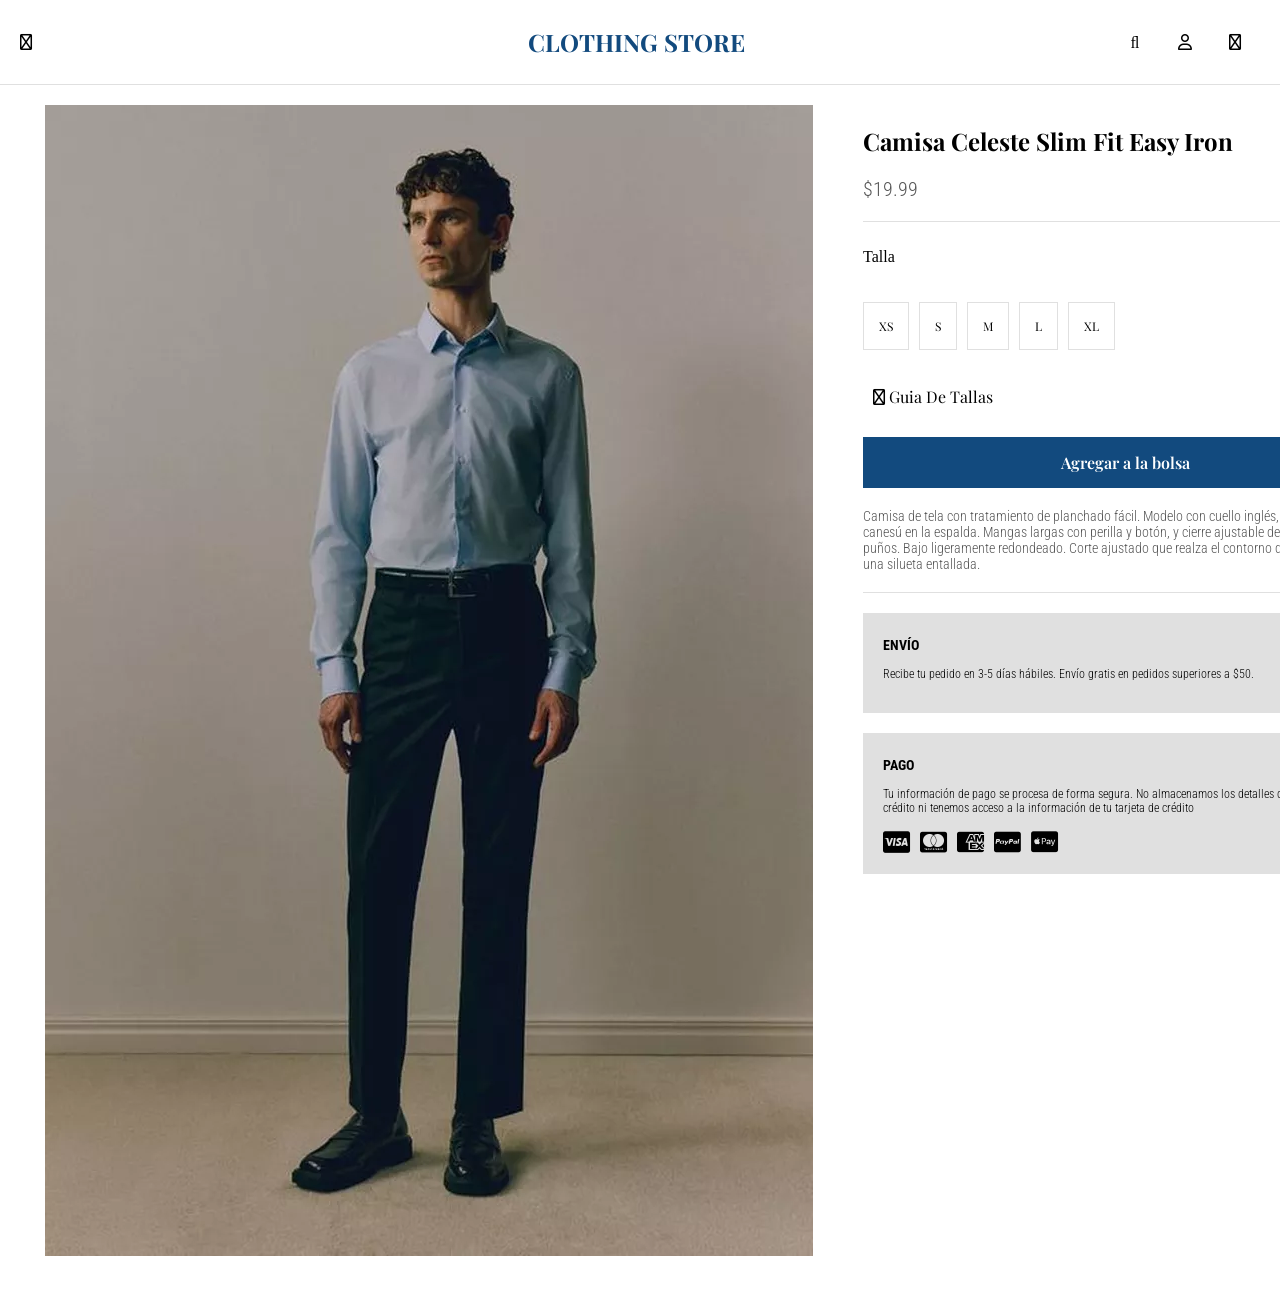
==== product.html @ 70cc080c "Optimizar CSS: consolidar estilos repetidos, agregar variables y clases utilitarias" ====
<!DOCTYPE html>
<html lang="en">
    <head>
        <meta charset="UTF-8">
        <meta name="viewport" content="width=device-width, initial-scale=1.0">
        <link rel="preconnect" href="https://fonts.googleapis.com">
        <link rel="preconnect" href="https://fonts.gstatic.com" crossorigin>
        <link
            href="https://fonts.googleapis.com/css2?family=Playfair+Display:wght@100;200;300;400;500;600;700;800;900&family=Roboto+Condensed:wght@100;200;300;400;500;600;700;800;900&display=swap"
            rel="stylesheet">
        <link rel="stylesheet" href="styles.css">
        <link rel="stylesheet"
            href="https://cdnjs.cloudflare.com/ajax/libs/font-awesome/6.5.1/css/all.min.css">
        <title>Document</title>
    </head>
    <body class="general">
        <div class="header">
            <div class="filter-bar">
                <i class="far fa-bars"></i>
            </div>
            <div class="logo">
                <h1>CLOTHING STORE</h1>
            </div>
            <div class="button-container">
                <div id="search">
                    <i class="far fa-search"></i>
                </div>
                <div id="user-info">
                    <i class="far fa-user"></i>
                </div>
                <div id="shopping-bag">
                    <i class="far fa-shopping-bag"></i>
                </div>
            </div>
        </div>
        <div class="product-detail-section">
            <div class="product-review-section">
                <img src="img/camisa-celeste-slim-easy.webp"
                    alt="camisa-celeste-slim-easy">
            </div>
            <div class="detail-section">
                <div class="detalle-producto">
                    <h2>Camisa Celeste Slim Fit Easy Iron</h2>
                    <p class="precio-detalle-producto">$19.99</p>
                </div>
                <div class="seleccion-talla-producto">
                    <p for="texto-producto-detalle">Talla</p>
                    <ul class="cajas-talla-lista">
                        <li><div>XS</div></li>
                        <li><div>S</div></li>
                        <li><div>M</div></li>
                        <li><div>L</div></li>
                        <li><div>XL</div></li>
                    </ul>
                    <div class="guia-tallas">
                        <i class="far fa-ruler"></i> Guia De Tallas
                    </div>
                </div>
                <div class="agregar-bolsa">Agregar a la bolsa </div>
                <div class="descripcion">
                    Camisa de tela con tratamiento de planchado fácil. Modelo
                    con cuello inglés, tapeta clásica y canesú en la espalda.
                    Mangas largas con perilla y botón, y cierre ajustable de
                    botón en los puños. Bajo ligeramente redondeado. Corte
                    ajustado que realza el contorno del cuerpo creando una
                    silueta entallada.
                </div>
                <div class="cajas-informacion">
                    <h3>ENVÍO</h3>
                    <p>Recibe tu pedido en 3-5 días hábiles. Envío gratis en
                        pedidos superiores a $50.</p>
                </div>
                <div class="cajas-informacion">
                    <h3>PAGO</h3>
                    <p>Tu información de pago se procesa de forma segura. No almacenamos 
                        los detalles de la tarjeta de crédito ni tenemos acceso a la 
                        información de tu tarjeta de crédito</p>
                    <div class="payment-icons">
                        <i class="fab fa-cc-visa"></i>
                        <i class="fab fa-cc-mastercard"></i>
                        <i class="fab fa-cc-amex"></i>
                        <i class="fab fa-cc-paypal"></i>
                        <i class="fab fa-cc-apple-pay"></i>
                    </div>
                </div>
            </div>
        </body>
---- styles.css ----
:root {
    --texto-inactivo: #999999;
    --color-primario: #124a7e;
    --color-acento: #e0e0e0;
    --color-precio: #575757;
    --color-fondo: #ffffff;
    --color-boton-animacion: #041A2F;
    --borde-inferior: 1px solid var(--color-acento);
    --borde-hover: 1px solid black;

    --fuente-tarjeta: 12px;
    --fuente-pequena: 14px;
    --fuente-mediana: 16px;
    --fuente-grande: 20px;
    --fuente-extra-grande: 24px;
    --fuente-texto: "Playfair Display", serif;
    --fuente-precio: "Roboto Condensed", sans-serif;
    
    --espacio: 50px;
    --espacio-pequeno: 10px;
    --padding-estandar: 20px 50px;
    --padding-caja: 5px 15px;
    --transition: 0.5s;
    --padding-icono: 0px 0px 0px 10px;

    /* Pesos de fuente */
    --thin: 100;
    --extra-light: 200;
    --light: 300;
    --regular: 400;
    --medium: 500;
    --semi-bold: 600;
    --bold: 700;
    --extra-bold: 800;
    --black: 900;
}

/*
* {
    border: 1px solid red;
}
*/

/* Utilidades generales */
.flex-center {
    display: flex;
    align-items: center;
    justify-content: center;
}

.flex-between {
    display: flex;
    align-items: center;
    justify-content: space-between;
}

.cursor-pointer {
    cursor: pointer;
}

.no-list {
    list-style: none;
}

/* Estilos de texto */
.texto-principal {
    font-family: var(--fuente-texto);
    font-size: var(--fuente-mediana);
    font-weight: var(--regular);
}

.texto-precio {
    font-family: var(--fuente-precio);
    color: var(--color-precio);
    font-weight: var(--light);
}

/* Cajas interactivas */
.caja-interactiva {
    border: 1px solid var(--color-acento);
    cursor: pointer;
    transition: var(--transition);
}

.caja-interactiva:hover {
    border: var(--borde-hover);
}

.general {
    margin: 0;
    padding: 0;
}


.header {
    display: flex;
    justify-content: space-between;
    align-items: center;
    padding: 10px 20px;
    border-bottom: var(--borde-inferior);
}

.filter-bar {
    display: flex;
    align-items: center;
    justify-content: center;
    cursor: pointer;
}

.logo {
    margin-left: 130px;
}

.logo h1 {
    font-size: var(--fuente-extra-grande);
    font-family: var(--fuente-texto);
    font-weight: var(--bold);
    cursor: pointer;
    color: var(--color-primario);
}

.button-container {
    display: flex;
    align-items: center;
}

.button-container>div {
    width: 50px;
    height: 50px;
    display: flex;
    align-items: center;
    justify-content: center;
    cursor: pointer;
}

.nav-bar {
    display: flex;
    align-items: center;
    width: 100%;
}

.nav-bar-list {
    display: flex;
    align-items: center;
    justify-content: space-between;
    width: 100%;
    padding: var(--padding-estandar);
    margin: 0;
}

.nav-bar-list li {
    list-style: none;
    font-size: var(--fuente-pequena);
    font-weight: var(--medium);
    font-family: var(--fuente-texto);
    color: var(--texto-inactivo);
    cursor: pointer;
}

.nav-bar-list li:hover {
    color: var(--color-primario);
    transition: var(--transition);
}

.category-nav-bar {
    padding: 5px;
}

.cajas-filtro-lista,
.cajas-talla-lista {
    display: flex;
    align-items: center;
    list-style: none;
}

.cajas-filtro-lista {
    gap: var(--espacio);
    padding: 0 50px 20px 40px;
}

.cajas-filtro-lista li,
.cajas-talla-lista li {
    list-style: none;
}

.cajas-filtro-lista li div {
    font-size: var(--fuente-tarjeta);
    font-family: var(--fuente-texto);
    font-weight: var(--thin);
    cursor: pointer;
    padding: var(--padding-caja);
    border: 1px solid var(--color-acento);
}

.cajas-filtro-lista li div:hover,
.cajas-talla-lista li div:hover {
    border: var(--borde-hover);
    transition: var(--transition);
}

.fa-chevron-down,
.fa-ruler {
    padding: var(--padding-icono);
}

.product-section {
    display: flex;
    gap: var(--espacio);
    padding: 0 45px;
}

.tarjeta-producto {
    width: auto;
}

.tarjeta-producto img {
    width: 100%;
    height: auto;
    object-fit: contain;
    cursor: pointer;
}

.info-producto {
    padding: 0 10px;
}

.tarjeta-producto p {
    font-family: var(--fuente-precio);
    font-size: var(--fuente-tarjeta);
    font-weight: var(--light);
    color: var(--color-precio);
}

.tarjeta-producto h3 {
    font-family: var(--fuente-texto);
    font-size: var(--fuente-tarjeta);
    font-weight: var(--regular);
}

/* Estilos para la sección productos */

.product-detail-section {
    display: flex;
    gap: var(--espacio);
    padding: 20px 45px 50px 45px;
}

.detail-section h2 {
    font-family: var(--fuente-texto);
    font-size: var(--fuente-extra-grande);
    font-weight: var(--bold);
}

.precio-detalle-producto {
    font-family: var(--fuente-precio);
    font-size: var(--fuente-grande);
    font-weight: var(--light);
    color: var(--color-precio);
}

.detalle-producto {
    width: 525px;
    border-bottom: var(--borde-inferior);
}

.seleccion-talla-producto {
    padding: 10px 0 30px 0;
}

.texto-producto-detalle,
.guia-tallas {
    font-family: var(--fuente-texto);
    font-size: var(--fuente-mediana);
    font-weight: var(--regular);
}

.guia-tallas {
    cursor: pointer;
}

.cajas-talla-lista {
    gap: var(--espacio-pequeno);
    padding: 20px 0;
}

.cajas-talla-lista li div {
    font-size: var(--fuente-tarjeta);
    font-family: var(--fuente-texto);
    font-weight: var(--thin);
    cursor: pointer;
    padding: 15px;
    border: 1px solid var(--color-acento);
}

.agregar-bolsa {
    background-color: var(--color-primario);
    color: white;
    font-family: var(--fuente-texto);
    font-weight: var(--semi-bold);
    font-size: var(--fuente-mediana);
    padding: 15px 50px;
    border: none;
    cursor: pointer;
    transition: background-color var(--transition);
    text-align: center;
}

.agregar-bolsa:hover {
    background-color: var(--color-boton-animacion);
}

.descripcion {
    font-family: var(--fuente-precio);
    color: var(--color-precio);
    font-size: var(--fuente-pequena);
    font-weight: var(--light);
    padding: 20px 0;
    border-bottom: var(--borde-inferior);
    margin-bottom: 20px;
}

.cajas-informacion {
    padding: 10px 20px 20px 20px;
    background-color: var(--color-acento);
    font-family: var(--fuente-precio);
    font-size: var(--fuente-tarjeta);
    font-weight: var(--light);
    margin-bottom: 20px;
}

.payment-icons {
    display: flex;
    gap: 10px;
    margin-top: 15px;
}

.payment-icons i {
    font-size: 24px;
}
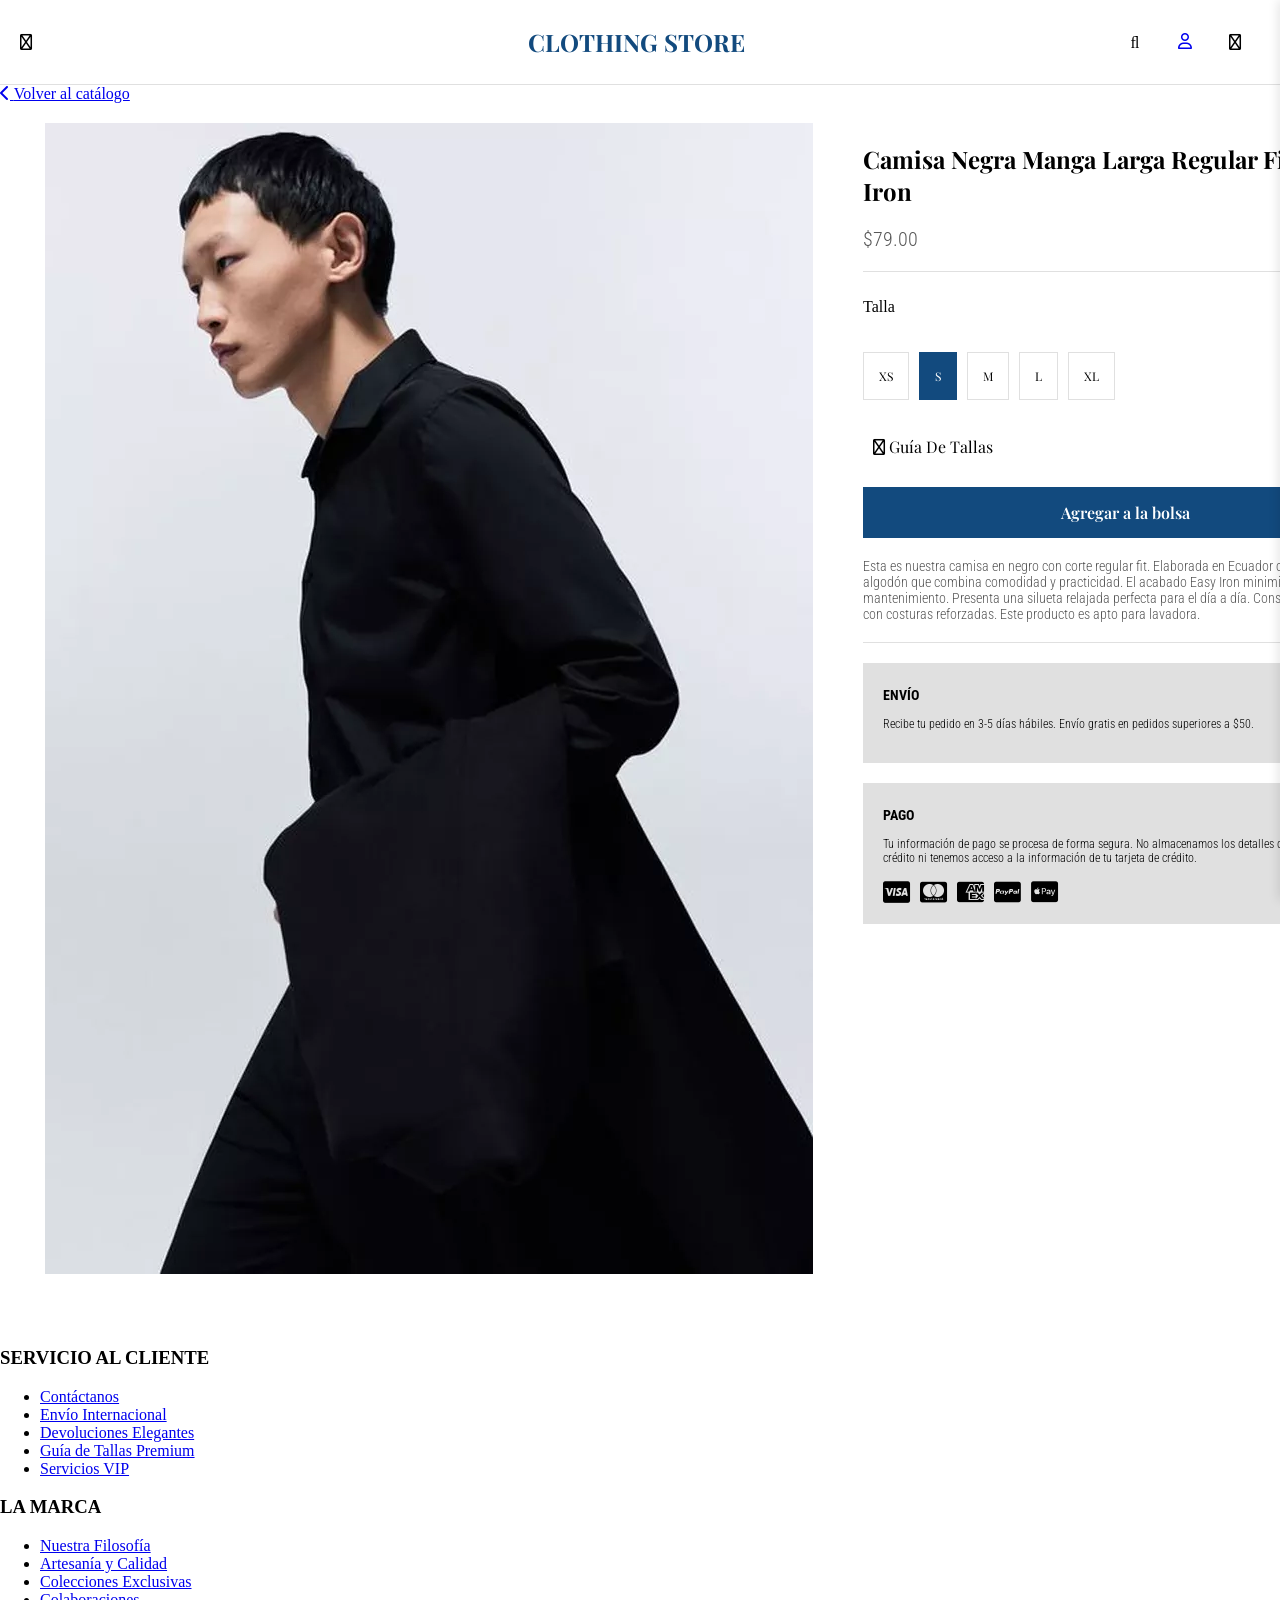
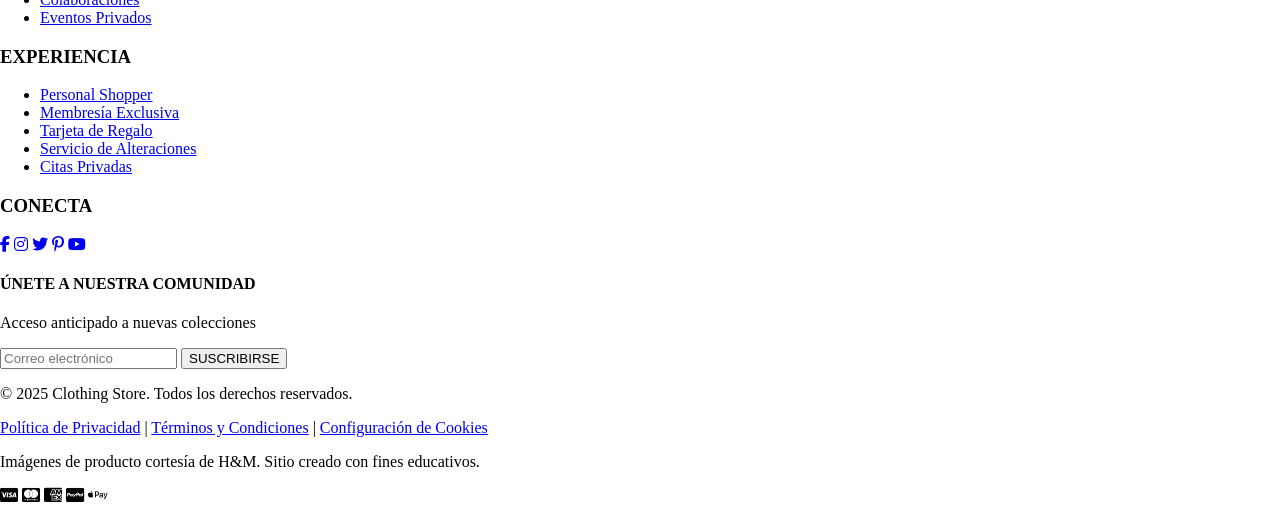
==== commit 56f563ad: "Interfaz producto Updated product.html to include Spanish language support and improved structure fo" ====
--- a/product.html
+++ b/product.html
@@ -1,87 +1,207 @@
 <!DOCTYPE html>
-<html lang="en">
-    <head>
-        <meta charset="UTF-8">
-        <meta name="viewport" content="width=device-width, initial-scale=1.0">
-        <link rel="preconnect" href="https://fonts.googleapis.com">
-        <link rel="preconnect" href="https://fonts.gstatic.com" crossorigin>
-        <link
-            href="https://fonts.googleapis.com/css2?family=Playfair+Display:wght@100;200;300;400;500;600;700;800;900&family=Roboto+Condensed:wght@100;200;300;400;500;600;700;800;900&display=swap"
-            rel="stylesheet">
-        <link rel="stylesheet" href="styles.css">
-        <link rel="stylesheet"
-            href="https://cdnjs.cloudflare.com/ajax/libs/font-awesome/6.5.1/css/all.min.css">
-        <title>Document</title>
-    </head>
-    <body class="general">
-        <div class="header">
-            <div class="filter-bar">
-                <i class="far fa-bars"></i>
-            </div>
-            <div class="logo">
+<html lang="es">
+<head>
+    <meta charset="UTF-8">
+    <meta name="viewport" content="width=device-width, initial-scale=1.0">
+    <link rel="preconnect" href="https://fonts.googleapis.com">
+    <link rel="preconnect" href="https://fonts.gstatic.com" crossorigin>
+    <link href="https://fonts.googleapis.com/css2?family=Playfair+Display:wght@100;200;300;400;500;600;700;800;900&family=Roboto+Condensed:wght@100;200;300;400;500;600;700;800;900&display=swap" rel="stylesheet">
+    <link rel="stylesheet" href="../styles.css">
+    <link rel="stylesheet" href="https://cdnjs.cloudflare.com/ajax/libs/font-awesome/6.5.1/css/all.min.css">
+    <title>Producto - Clothing Store</title>
+</head>
+<body class="general">
+    <div class="header">
+        <div class="filter-bar">
+            <i class="far fa-bars"></i>
+        </div>
+        <div class="logo">
+            <a href="index.html" style="text-decoration: none; color: inherit;">
                 <h1>CLOTHING STORE</h1>
-            </div>
-            <div class="button-container">
-                <div id="search">
-                    <i class="far fa-search"></i>
-                </div>
-                <div id="user-info">
-                    <i class="far fa-user"></i>
-                </div>
-                <div id="shopping-bag">
-                    <i class="far fa-shopping-bag"></i>
-                </div>
-            </div>
-        </div>
-        <div class="product-detail-section">
-            <div class="product-review-section">
-                <img src="img/camisa-celeste-slim-easy.webp"
-                    alt="camisa-celeste-slim-easy">
-            </div>
-            <div class="detail-section">
-                <div class="detalle-producto">
-                    <h2>Camisa Celeste Slim Fit Easy Iron</h2>
-                    <p class="precio-detalle-producto">$19.99</p>
-                </div>
-                <div class="seleccion-talla-producto">
-                    <p for="texto-producto-detalle">Talla</p>
-                    <ul class="cajas-talla-lista">
-                        <li><div>XS</div></li>
-                        <li><div>S</div></li>
-                        <li><div>M</div></li>
-                        <li><div>L</div></li>
-                        <li><div>XL</div></li>
-                    </ul>
-                    <div class="guia-tallas">
-                        <i class="far fa-ruler"></i> Guia De Tallas
+            </a>
+        </div>
+        <div class="button-container">
+            <div id="search" class="search-container">
+                <i class="far fa-search"></i>
+            </div>
+            <div id="user-info">
+                <a href="login.html"><i class="far fa-user"></i></a>
+            </div>
+            <div id="shopping-bag">
+                <i class="far fa-shopping-bag"></i>
+            </div>
+        </div>
+    </div>
+
+    <!-- Sidebar de categorías -->
+    <aside id="sidebar" class="sidebar" style="margin-top: 70px;">
+        <div class="sidebar-header">
+            <button class="close-btn" onclick="toggleSidebar()">
+                <i class="fas fa-times"></i>
+            </button>
+        </div>
+        <ul class="sidebar-menu">
+            <li><a href="index.html#camisas">CAMISAS</a></li>
+            <li><a href="index.html#pantalones">PANTALONES</a></li>
+            <li><a href="index.html#calzado">CALZADO</a></li>
+            <li><a href="index.html#accesorios">ACCESORIOS</a></li>
+        </ul>
+    </aside>
+
+    <!-- Sidebar de la bolsa -->
+    <div id="cart-sidebar" class="cart-sidebar" style="position: fixed; right: -450px; top: 0; width: 450px; height: 100%; background: white; z-index: 1002; transition: right 0.3s ease; overflow-y: auto; box-shadow: -2px 0 10px rgba(0,0,0,0.1);">
+        <div style="padding: 30px; border-bottom: 1px solid #e0e0e0; display: flex; justify-content: space-between; align-items: center;">
+            <h2 style="font-family: 'Roboto Condensed', sans-serif; font-size: 18px; font-weight: 700; margin: 0;">BOLSA DE COMPRAS</h2>
+            <button class="close-btn" onclick="toggleCart()" style="background: none; border: none; font-size: 24px; cursor: pointer; color: #333;">
+                <i class="fas fa-times"></i>
+            </button>
+        </div>
+        
+        <div id="cart-items" style="padding: 20px; min-height: calc(100% - 250px);">
+            <p style="text-align: center; color: #999; padding: 40px 20px;">Tu bolsa está vacía</p>
+        </div>
+        
+        <div class="cart-footer" style="padding: 20px 30px; border-top: 1px solid #e0e0e0; background: #f9f9f9; position: absolute; bottom: 0; width: 100%; box-sizing: border-box;">
+            <div style="display: flex; justify-content: space-between; margin-bottom: 20px; font-family: 'Roboto Condensed', sans-serif;">
+                <span style="font-size: 16px; font-weight: 700;">SUBTOTAL:</span>
+                <span id="cart-total-amount" style="font-size: 16px; font-weight: 700; color: #124a7e;">$0.00</span>
+            </div>
+            <button onclick="proceedToCheckout()" style="width: 100%; padding: 15px; background: #124a7e; color: white; border: none; cursor: pointer; font-family: 'Roboto Condensed', sans-serif; font-size: 14px; font-weight: 700; letter-spacing: 1px; margin-bottom: 10px; transition: background 0.3s;">FINALIZAR COMPRA</button>
+            <button onclick="clearCart()" style="width: 100%; padding: 12px; background: white; color: #124a7e; border: 1px solid #124a7e; cursor: pointer; font-family: 'Roboto Condensed', sans-serif; font-size: 12px; font-weight: 600; letter-spacing: 1px; transition: all 0.3s;">VACIAR BOLSA</button>
+            <p style="text-align: center; font-size: 11px; color: #666; margin-top: 15px;">Envío gratis en pedidos superiores a $50</p>
+        </div>
+    </div>
+
+    <!-- Overlays -->
+    <div id="overlay" class="overlay"></div>
+    <div id="cart-overlay" class="overlay"></div>
+
+    <a href="index.html" class="back-button">
+        <i class="fas fa-chevron-left"></i>
+        <span>Volver al catálogo</span>
+    </a>
+
+    <div class="product-detail-section">
+        <div class="product-review-section">
+            <img src="../img/camisa-negra-regular-easy.webp" alt="Camisa Negra Regular Fit Easy Iron">
+        </div>
+        <div class="detail-section">
+            <div class="detalle-producto">
+                <h2>Camisa Negra Manga Larga Regular Fit Easy Iron</h2>
+                <p class="precio-detalle-producto">$79.00</p>
+            </div>
+            <div class="seleccion-talla-producto">
+                <p>Talla</p>
+                <ul class="cajas-talla-lista">
+                    <li><div class="talla-item">XS</div></li>
+                    <li><div class="talla-item talla-seleccionada">S</div></li>
+                    <li><div class="talla-item">M</div></li>
+                    <li><div class="talla-item">L</div></li>
+                    <li><div class="talla-item">XL</div></li>
+                </ul>
+                <div class="guia-tallas">
+                    <i class="far fa-ruler"></i> Guía De Tallas
+                </div>
+            </div>
+            <div class="agregar-bolsa" onclick="addToCartFromProduct()">Agregar a la bolsa</div>
+            <div class="descripcion">
+                Esta es nuestra camisa en negro con corte regular fit. Elaborada en Ecuador con tejido de algodón que combina comodidad y practicidad. El acabado Easy Iron minimiza el mantenimiento. Presenta una silueta relajada perfecta para el día a día. Construcción clásica con costuras reforzadas. Este producto es apto para lavadora.
+            </div>
+            <div class="cajas-informacion">
+                <h3>ENVÍO</h3>
+                <p>Recibe tu pedido en 3-5 días hábiles. Envío gratis en pedidos superiores a $50.</p>
+            </div>
+            <div class="cajas-informacion">
+                <h3>PAGO</h3>
+                <p>Tu información de pago se procesa de forma segura. No almacenamos los detalles de la tarjeta de crédito ni tenemos acceso a la información de tu tarjeta de crédito.</p>
+                <div class="payment-icons">
+                    <i class="fab fa-cc-visa"></i>
+                    <i class="fab fa-cc-mastercard"></i>
+                    <i class="fab fa-cc-amex"></i>
+                    <i class="fab fa-cc-paypal"></i>
+                    <i class="fab fa-cc-apple-pay"></i>
+                </div>
+            </div>
+        </div>
+    </div>
+
+    <footer class="footer">
+        <div class="footer-content">
+            <div class="footer-section">
+                <h3>SERVICIO AL CLIENTE</h3>
+                <ul>
+                    <li><a href="#">Contáctanos</a></li>
+                    <li><a href="#">Envío Internacional</a></li>
+                    <li><a href="#">Devoluciones Elegantes</a></li>
+                    <li><a href="#">Guía de Tallas Premium</a></li>
+                    <li><a href="#">Servicios VIP</a></li>
+                </ul>
+            </div>
+
+            <div class="footer-section">
+                <h3>LA MARCA</h3>
+                <ul>
+                    <li><a href="#">Nuestra Filosofía</a></li>
+                    <li><a href="#">Artesanía y Calidad</a></li>
+                    <li><a href="#">Colecciones Exclusivas</a></li>
+                    <li><a href="#">Colaboraciones</a></li>
+                    <li><a href="#">Eventos Privados</a></li>
+                </ul>
+            </div>
+
+            <div class="footer-section">
+                <h3>EXPERIENCIA</h3>
+                <ul>
+                    <li><a href="#">Personal Shopper</a></li>
+                    <li><a href="#">Membresía Exclusiva</a></li>
+                    <li><a href="#">Tarjeta de Regalo</a></li>
+                    <li><a href="#">Servicio de Alteraciones</a></li>
+                    <li><a href="#">Citas Privadas</a></li>
+                </ul>
+            </div>
+
+            <div class="footer-section">
+                <h3>CONECTA</h3>
+                <div class="social-links">
+                    <a href="#" aria-label="Facebook"><i class="fab fa-facebook-f"></i></a>
+                    <a href="#" aria-label="Instagram"><i class="fab fa-instagram"></i></a>
+                    <a href="#" aria-label="Twitter"><i class="fab fa-twitter"></i></a>
+                    <a href="#" aria-label="Pinterest"><i class="fab fa-pinterest-p"></i></a>
+                    <a href="#" aria-label="YouTube"><i class="fab fa-youtube"></i></a>
+                </div>
+                <div class="newsletter">
+                    <h4>ÚNETE A NUESTRA COMUNIDAD</h4>
+                    <p>Acceso anticipado a nuevas colecciones</p>
+                    <div class="newsletter-form">
+                        <input type="email" placeholder="Correo electrónico">
+                        <button type="button">SUSCRIBIRSE</button>
                     </div>
                 </div>
-                <div class="agregar-bolsa">Agregar a la bolsa </div>
-                <div class="descripcion">
-                    Camisa de tela con tratamiento de planchado fácil. Modelo
-                    con cuello inglés, tapeta clásica y canesú en la espalda.
-                    Mangas largas con perilla y botón, y cierre ajustable de
-                    botón en los puños. Bajo ligeramente redondeado. Corte
-                    ajustado que realza el contorno del cuerpo creando una
-                    silueta entallada.
-                </div>
-                <div class="cajas-informacion">
-                    <h3>ENVÍO</h3>
-                    <p>Recibe tu pedido en 3-5 días hábiles. Envío gratis en
-                        pedidos superiores a $50.</p>
-                </div>
-                <div class="cajas-informacion">
-                    <h3>PAGO</h3>
-                    <p>Tu información de pago se procesa de forma segura. No almacenamos 
-                        los detalles de la tarjeta de crédito ni tenemos acceso a la 
-                        información de tu tarjeta de crédito</p>
-                    <div class="payment-icons">
-                        <i class="fab fa-cc-visa"></i>
-                        <i class="fab fa-cc-mastercard"></i>
-                        <i class="fab fa-cc-amex"></i>
-                        <i class="fab fa-cc-paypal"></i>
-                        <i class="fab fa-cc-apple-pay"></i>
-                    </div>
-                </div>
-            </div>
-        </body>+            </div>
+        </div>
+
+        <div class="footer-bottom">
+            <div class="footer-legal">
+                <p>&copy; 2025 Clothing Store. Todos los derechos reservados.</p>
+                <div class="legal-links">
+                    <a href="#">Política de Privacidad</a>
+                    <span>|</span>
+                    <a href="#">Términos y Condiciones</a>
+                    <span>|</span>
+                    <a href="#">Configuración de Cookies</a>
+                </div>
+                <p class="image-credits">Imágenes de producto cortesía de H&M. Sitio creado con fines educativos.</p>
+            </div>
+            <div class="payment-methods">
+                <i class="fab fa-cc-visa"></i>
+                <i class="fab fa-cc-mastercard"></i>
+                <i class="fab fa-cc-amex"></i>
+                <i class="fab fa-cc-paypal"></i>
+                <i class="fab fa-apple-pay"></i>
+            </div>
+        </div>
+    </footer>
+
+    <script src="script.js"></script>
+</body>
+</html>
--- a/styles.css
+++ b/styles.css
@@ -15,7 +15,7 @@
     --fuente-extra-grande: 24px;
     --fuente-texto: "Playfair Display", serif;
     --fuente-precio: "Roboto Condensed", sans-serif;
-    
+
     --espacio: 50px;
     --espacio-pequeno: 10px;
     --padding-estandar: 20px 50px;
@@ -237,6 +237,97 @@
     font-weight: var(--regular);
 }
 
+
+/*Sidebar*/
+
+.sidebar {
+    position: fixed;
+    top: 0;
+    left: -300px;
+    /* Oculto por defecto */
+
+    width: 250px;
+    height: 100%;
+    background-color: var(--color-fondo);
+    box-shadow: 2px 0 5px rgba(0, 0, 0, 0.1);
+    padding: 20px;
+    transition: left var(--transition) ease;
+    z-index: 2000;
+    /*Para sobreponer la barra*/
+    overflow-y: auto;
+
+}
+
+.sidebar.active {
+    left: 0;
+    /* Visible */
+}
+
+.sidebar-header {
+    display: flex;
+    justify-content: space-between;
+    align-items: center;
+    padding: 20px;
+    border-bottom: var(--borde-inferior);
+}
+
+.sidebar-header h2 {
+    font-family: var(--fuente-texto);
+    font-size: var(--fuente-grande);
+    font-weight: var(--bold);
+    margin: 0;
+}
+
+.close-btn {
+    cursor: pointer;
+    font-size: 24px;
+}
+
+.sidebar-menu {
+    list-style: none;
+    padding: 0;
+    margin: 0;
+}
+
+.sidebar-menu li {
+    border-bottom: var(--borde-inferior);
+}
+
+.sidebar-menu li a {
+    display: block;
+    padding: 20px;
+    font-family: var(--fuente-precio);
+    font-size: var(--fuente-mediana);
+    font-weight: var(--light);
+    color: black;
+    text-decoration: none;
+    transition: background-color 0.3s;
+}
+
+.sidebar-menu li a:hover {
+    background-color: var(--color-acento);
+    color: var(--color-primario);
+}
+
+.overlay {
+    position: fixed;
+    top: 0;
+    left: 0;
+    width: 100%;
+    height: 100vh;
+    background-color: rgba(0, 0, 0, 0.5);
+    opacity: 0;
+    visibility: hidden;
+    transition: opacity var(--transition) ease, visibility var(--transition) ease;
+    z-index: 1500;
+}
+
+.overlay.active {
+    opacity: 1;
+    visibility: visible;
+}
+
+
 /* Estilos para la sección productos */
 
 .product-detail-section {
@@ -336,4 +427,217 @@
 
 .payment-icons i {
     font-size: 24px;
+}
+
+/* Estilos para filtros dropdown */
+.filter-dropdown {
+    position: absolute;
+    background-color: white;
+    border: 1px solid var(--color-acento);
+    padding: 15px;
+    margin-top: 10px;
+    z-index: 1000;
+    box-shadow: 0 2px 10px rgba(0, 0, 0, 0.1);
+    min-width: 150px;
+}
+
+.filter-dropdown label {
+    display: block;
+    padding: 8px 0;
+    cursor: pointer;
+    font-family: var(--fuente-texto);
+    font-size: var(--fuente-pequena);
+}
+
+.filter-dropdown label:hover {
+    background-color: var(--color-acento);
+}
+
+.filter-dropdown input[type="radio"] {
+    margin-right: 10px;
+    cursor: pointer;
+}
+
+.cajas-filtro-lista li {
+    position: relative;
+}
+
+/* Estilos para selección de talla en producto */
+.talla-item {
+    cursor: pointer;
+    transition: all var(--transition);
+}
+
+.talla-seleccionada {
+    background-color: var(--color-primario) !important;
+    color: white !important;
+    border-color: var(--color-primario) !important;
+}
+
+.agregar-bolsa {
+    cursor: pointer;
+    user-select: none;
+}
+
+/* Sidebar */
+.sidebar {
+    position: fixed;
+    top: 70px;
+    left: -400px;
+    width: 300px;
+    height: calc(100vh - 70px);
+    background-color: white;
+    box-shadow: 2px 0 10px rgba(0, 0, 0, 0.1);
+    transition: left 0.3s ease;
+    z-index: 1000;
+    overflow-y: auto;
+}
+
+.sidebar.active {
+    left: 0;
+}
+
+.sidebar-header {
+    display: flex;
+    justify-content: space-between;
+    align-items: center;
+    padding: 20px;
+    border-bottom: 1px solid var(--color-acento);
+}
+
+.sidebar-header h2 {
+    font-family: var(--fuente-texto);
+    font-size: var(--fuente-grande);
+    font-weight: var(--bold);
+    margin: 0;
+}
+
+.close-btn {
+    cursor: pointer;
+    font-size: 24px;
+}
+
+.sidebar-menu {
+    list-style: none;
+    padding: 0;
+    margin: 0;
+}
+
+.sidebar-menu li {
+    border-bottom: 1px solid var(--color-acento);
+}
+
+.sidebar-menu li a {
+    display: block;
+    padding: 20px;
+    font-family: var(--fuente-texto);
+    font-size: var(--fuente-mediana);
+    color: black;
+    text-decoration: none;
+    transition: background-color 0.3s;
+}
+
+.sidebar-menu li a:hover {
+    background-color: var(--color-acento);
+    color: var(--color-primario);
+}
+
+/* Overlay */
+.overlay {
+    position: fixed;
+    top: 70px;
+    left: 0;
+    width: 100%;
+    height: calc(100vh - 70px);
+    background-color: rgba(0, 0, 0, 0.5);
+    opacity: 0;
+    visibility: hidden;
+    transition: opacity 0.3s ease, visibility 0.3s ease;
+    z-index: 500;
+}
+
+.overlay.active {
+    opacity: 1;
+    visibility: visible;
+}
+
+/*login*/
+body {
+    margin: 0;
+    padding: 0;
+}
+
+.head1 {
+    background: var(--color-primario);
+    padding: 10px;
+    margin: 0px;
+}
+
+.head1 h1 {
+    color: white;
+    text-align: center;
+}
+
+.head2 {
+    display: flex;
+    justify-content: space-around;
+    align-items: center;
+    border-bottom: var(--borde-inferior);
+}
+
+.der {
+    display: flex;
+    gap: 30px;
+}
+
+.container-login {
+    border: var(--borde-inferior);
+    width: 500px;
+    margin: 60px auto;
+    display: flex;
+    justify-content: center;
+    padding: 20px;
+}
+
+form h2 {
+    text-align: center;
+    padding: 10px;
+}
+
+form {
+    display: flex;
+    flex-direction: column;
+    gap: 15px;
+}
+
+form input {
+    padding: 15px;
+}
+
+.button {
+    background: var(--color-primario);
+    padding: 15px;
+    text-align: center;
+
+}
+
+.button a {
+    color: white;
+    text-decoration: none;
+}
+
+.abajo {
+    color: var(--color-primario);
+    text-align: center;
+}
+
+.container-foot {
+    background: var(--color-primario);
+    padding: 10px;
+}
+
+.container-foot p {
+    color: white;
+    text-align: center;
+    padding: 10px;
 }
